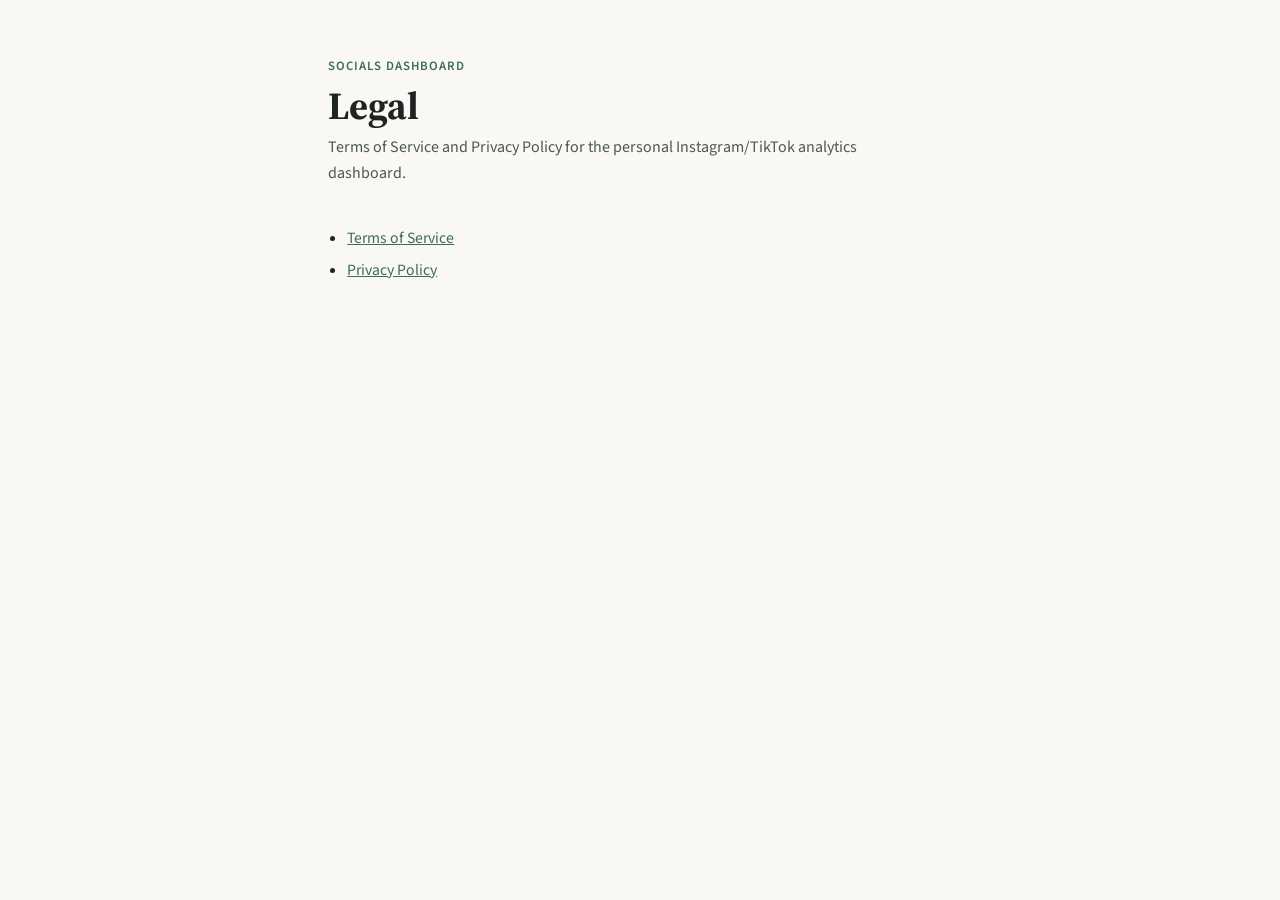
==== index.html @ 76f19e32 "Add Terms of Service and Privacy Policy pages Static pages for TikTok/Instagram developer app regist" ====
<!doctype html>
<html lang="en">
<head>
<meta charset="utf-8">
<meta name="viewport" content="width=device-width, initial-scale=1">
<title>Socials Dashboard — Legal</title>
<link rel="stylesheet" href="https://fonts.googleapis.com/css2?family=Source+Serif+4:opsz,wght@8..60,500;8..60,600&family=Source+Sans+3:wght@400;600&display=swap">
<link rel="stylesheet" href="styles.css">
</head>
<body>
<div class="wrap">
  <p class="eyebrow">Socials Dashboard</p>
  <h1>Legal</h1>
  <p class="dek">Terms of Service and Privacy Policy for the personal Instagram/TikTok analytics dashboard.</p>
  <ul>
    <li><a href="terms.html">Terms of Service</a></li>
    <li><a href="privacy.html">Privacy Policy</a></li>
  </ul>
</div>
</body>
</html>
---- styles.css ----
:root {
  --ink: #1e2422;
  --ink-soft: #4b5751;
  --paper: #faf8f4;
  --paper-raised: #f1ede4;
  --rule: #d8d2c4;
  --accent: #3d6b5c;
}

@media (prefers-color-scheme: dark) {
  :root {
    --ink: #e9eeeb;
    --ink-soft: #a9b6b0;
    --paper: #14181a;
    --paper-raised: #1b2124;
    --rule: #2b3336;
    --accent: #7fb8a3;
  }
}

* { box-sizing: border-box; }

body {
  margin: 0;
  background: var(--paper);
  color: var(--ink);
  font-family: "Source Sans 3", system-ui, -apple-system, sans-serif;
  line-height: 1.6;
}

.wrap {
  max-width: 42rem;
  margin: 0 auto;
  padding: 3.5rem 1.5rem 5rem;
}

.eyebrow {
  font-size: 0.8rem;
  letter-spacing: 0.08em;
  text-transform: uppercase;
  color: var(--accent);
  font-weight: 600;
  margin: 0 0 0.5rem;
}

h1 {
  font-family: "Source Serif 4", Georgia, serif;
  font-size: clamp(1.8rem, 4vw, 2.4rem);
  line-height: 1.15;
  text-wrap: balance;
  margin: 0 0 0.4rem;
}

.dek {
  color: var(--ink-soft);
  font-size: 1rem;
  margin: 0 0 2.5rem;
  max-width: 34rem;
}

h2 {
  font-family: "Source Serif 4", Georgia, serif;
  font-size: 1.25rem;
  margin: 2.4rem 0 0.7rem;
  padding-top: 1.4rem;
  border-top: 1px solid var(--rule);
}

h2:first-of-type { border-top: none; padding-top: 0; margin-top: 2rem; }

p, li { font-size: 0.98rem; max-width: 38rem; }

ul { padding-left: 1.2rem; }
li { margin-bottom: 0.4rem; }

a { color: var(--accent); }

.meta {
  font-size: 0.85rem;
  color: var(--ink-soft);
  margin-top: 3rem;
  padding-top: 1.2rem;
  border-top: 1px solid var(--rule);
}

.crosslink {
  display: inline-block;
  margin-top: 0.6rem;
  font-size: 0.9rem;
}

code {
  background: var(--paper-raised);
  padding: 0.1em 0.4em;
  border-radius: 3px;
  font-size: 0.9em;
}
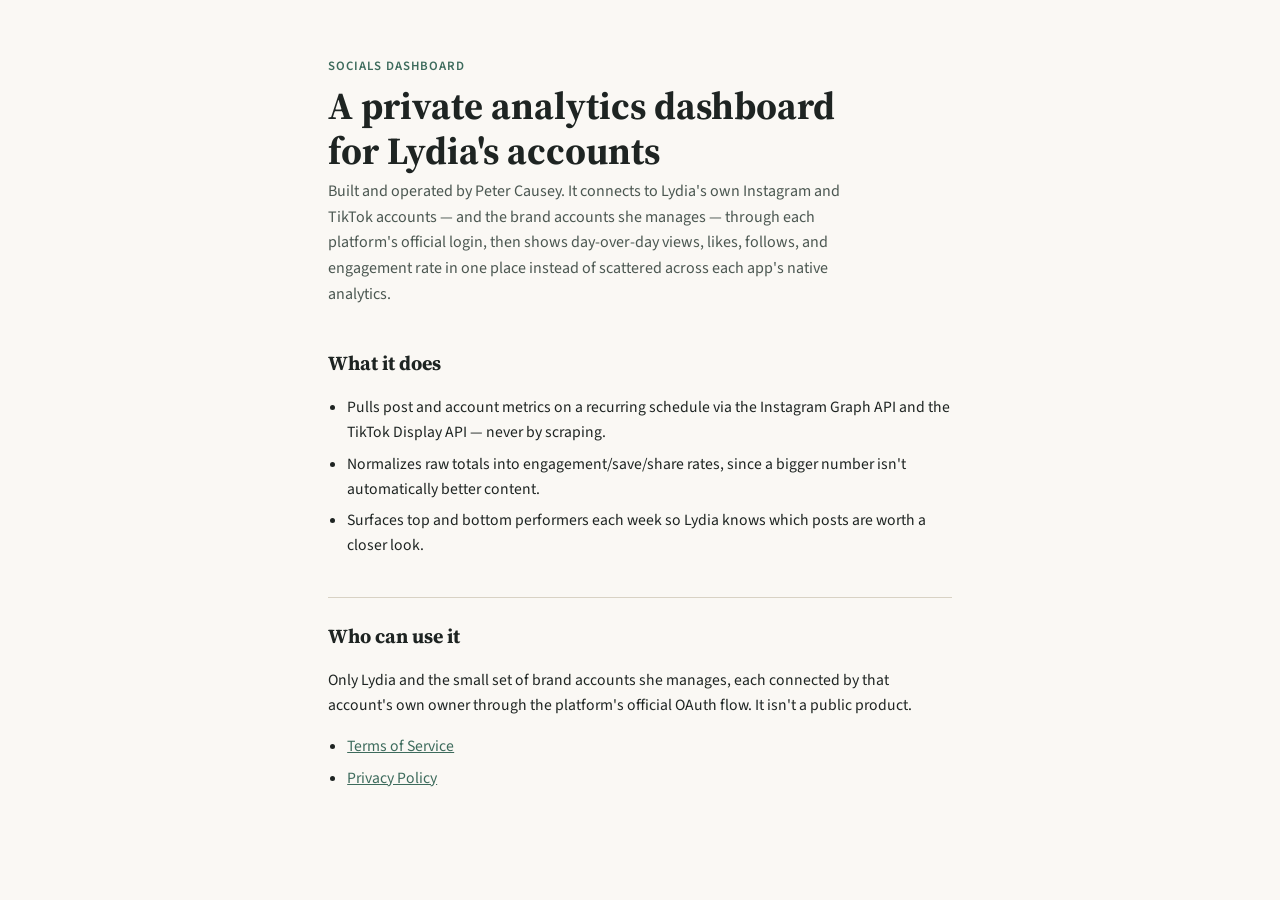
==== commit 65267b5b: "Turn index page into an actual about/landing page Needed as the official website URL for TikTok/Inst" ====
--- a/index.html
+++ b/index.html
@@ -3,15 +3,26 @@
 <head>
 <meta charset="utf-8">
 <meta name="viewport" content="width=device-width, initial-scale=1">
-<title>Socials Dashboard — Legal</title>
+<title>Socials Dashboard</title>
 <link rel="stylesheet" href="https://fonts.googleapis.com/css2?family=Source+Serif+4:opsz,wght@8..60,500;8..60,600&family=Source+Sans+3:wght@400;600&display=swap">
 <link rel="stylesheet" href="styles.css">
 </head>
 <body>
 <div class="wrap">
   <p class="eyebrow">Socials Dashboard</p>
-  <h1>Legal</h1>
-  <p class="dek">Terms of Service and Privacy Policy for the personal Instagram/TikTok analytics dashboard.</p>
+  <h1>A private analytics dashboard for Lydia's accounts</h1>
+  <p class="dek">Built and operated by Peter Causey. It connects to Lydia's own Instagram and TikTok accounts — and the brand accounts she manages — through each platform's official login, then shows day-over-day views, likes, follows, and engagement rate in one place instead of scattered across each app's native analytics.</p>
+
+  <h2>What it does</h2>
+  <ul>
+    <li>Pulls post and account metrics on a recurring schedule via the Instagram Graph API and the TikTok Display API — never by scraping.</li>
+    <li>Normalizes raw totals into engagement/save/share rates, since a bigger number isn't automatically better content.</li>
+    <li>Surfaces top and bottom performers each week so Lydia knows which posts are worth a closer look.</li>
+  </ul>
+
+  <h2>Who can use it</h2>
+  <p>Only Lydia and the small set of brand accounts she manages, each connected by that account's own owner through the platform's official OAuth flow. It isn't a public product.</p>
+
   <ul>
     <li><a href="terms.html">Terms of Service</a></li>
     <li><a href="privacy.html">Privacy Policy</a></li>
